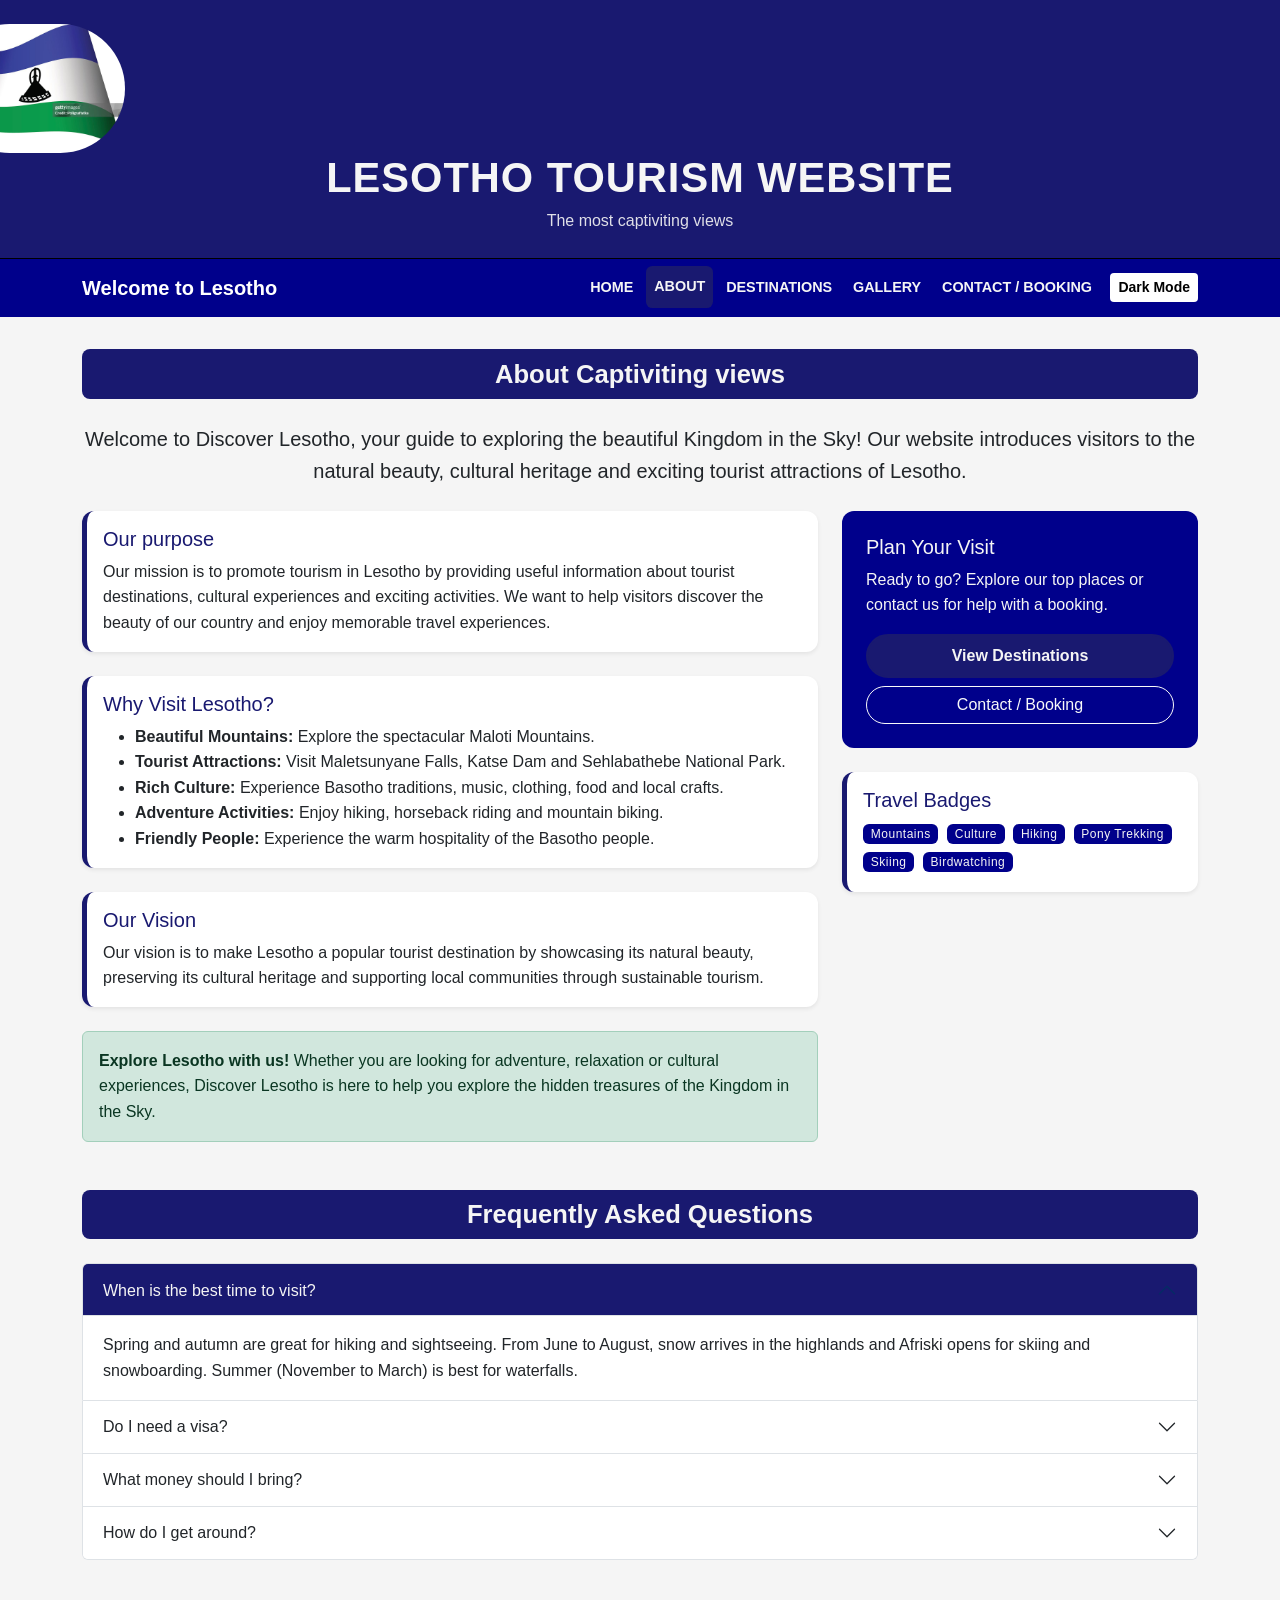
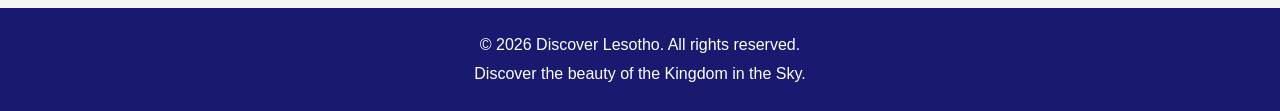
==== about.html @ c0d591e9 "Add files via upload" ====
<!DOCTYPE html>
<html lang="en" data-bs-theme="light">
<head>
  <meta charset="UTF-8">
  <meta name="viewport" content="width=device-width, initial-scale=1">
  <meta name="description" content="About Discover Lesotho: our mission, vision and answers to common travel questions.">
  <title>About | Lesotho Tourism</title>
  <link href="https://cdn.jsdelivr.net/npm/bootstrap@5.3.3/dist/css/bootstrap.min.css" rel="stylesheet">
  <link rel="stylesheet" href="style.css">
</head>
<body>

  <header class="site-header">
    <div class="logo-container">
      <img src="logo.jpg"alt="Tourism Logo" class="img-fluid">
    </div>
    <h1>Lesotho Tourism Website</h1>
    <p>The most captiviting views</p>
  </header>

  <nav class="navbar navbar-expand-md navbar-dark" aria-label="Main navigation">
    <div class="container">
      <a class="navbar-brand" href="index.html">Welcome to Lesotho</a>
      <button class="navbar-toggler" type="button" data-bs-toggle="collapse" data-bs-target="#mainMenu" aria-controls="mainMenu" aria-expanded="false" aria-label="Toggle navigation">
        <span class="navbar-toggler-icon"></span>
      </button>
      <div class="collapse navbar-collapse" id="mainMenu">
        <ul class="navbar-nav ms-auto align-items-md-center">
          <li class="nav-item"><a class="nav-link" href="index.html">Home</a></li>
          <li class="nav-item"><a class="nav-link" href="about.html">About</a></li>
          <li class="nav-item"><a class="nav-link" href="destinations.html">Destinations</a></li>
          <li class="nav-item"><a class="nav-link" href="gallery.html">Gallery</a></li>
          <li class="nav-item"><a class="nav-link" href="contact.html">Contact / Booking</a></li>
          <li class="nav-item ms-md-2"><button type="button" id="themeBtn" class="btn btn-sm btn-theme">Dark Mode</button></li>
        </ul>
      </div>
    </div>
  </nav>

  <main class="container">
    <h2 class="section-title">About Captiviting views</h2>
    <p class="lead text-center mb-4">Welcome to Discover Lesotho, your guide to exploring the beautiful Kingdom in the Sky! Our website introduces visitors to the natural beauty, cultural heritage and exciting tourist attractions of Lesotho.</p>

    <div class="row g-4">
    
      <div class="col-12 col-lg-8">
        <article class="card shadow-sm mb-4">
          <div class="card-body">
            <h3 class="h5 card-title">Our purpose</h3>
            <p class="card-text mb-0">Our mission is to promote tourism in Lesotho by providing useful information about tourist destinations, cultural experiences and exciting activities. We want to help visitors discover the beauty of our country and enjoy memorable travel experiences.</p>
          </div>
        </article>

        <article class="card shadow-sm mb-4">
          <div class="card-body">
            <h3 class="h5 card-title">Why Visit Lesotho?</h3>
            <ul class="mb-0">
              <li><strong>Beautiful Mountains:</strong> Explore the spectacular Maloti Mountains.</li>
              <li><strong>Tourist Attractions:</strong> Visit Maletsunyane Falls, Katse Dam and Sehlabathebe National Park.</li>
              <li><strong>Rich Culture:</strong> Experience Basotho traditions, music, clothing, food and local crafts.</li>
              <li><strong>Adventure Activities:</strong> Enjoy hiking, horseback riding and mountain biking.</li>
              <li><strong>Friendly People:</strong> Experience the warm hospitality of the Basotho people.</li>
            </ul>
          </div>
        </article>

        <article class="card shadow-sm mb-4">
          <div class="card-body">
            <h3 class="h5 card-title">Our Vision</h3>
            <p class="card-text mb-0">Our vision is to make Lesotho a popular tourist destination by showcasing its natural beauty, preserving its cultural heritage and supporting local communities through sustainable tourism.</p>
          </div>
        </article>

  
        <div class="alert alert-success d-flex align-items-center" role="alert">
          <span><strong>Explore Lesotho with us!</strong> Whether you are looking for adventure, relaxation or cultural experiences, Discover Lesotho is here to help you explore the hidden treasures of the Kingdom in the Sky.</span>
        </div>
      </div>

      
      <aside class="col-12 col-lg-4">
        <div class="fact-box mb-4">
          <h2 class="h5">Plan Your Visit</h2>
          <p>Ready to go? Explore our top places or contact us for help with a booking.</p>
          <div class="d-grid gap-2">
            <a href="destinations.html" class="btn btn-lesotho">View Destinations</a>
            <a href="contact.html" class="btn btn-outline-light rounded-pill">Contact / Booking</a>
          </div>
        </div>
        <div class="card shadow-sm">
          <div class="card-body">
            <h2 class="h5 card-title">Travel Badges</h2>
            <span class="badge badge-cat me-1 mb-1">Mountains</span>
            <span class="badge badge-cat me-1 mb-1">Culture</span>
            <span class="badge badge-cat me-1 mb-1">Hiking</span>
            <span class="badge badge-cat me-1 mb-1">Pony Trekking</span>
            <span class="badge badge-cat me-1 mb-1">Skiing</span>
            <span class="badge badge-cat me-1 mb-1">Birdwatching</span>
          </div>
        </div>
      </aside>
    </div>

  
    <section aria-labelledby="faqTitle">
      <h2 class="section-title" id="faqTitle">Frequently Asked Questions</h2>
      <div class="accordion mb-4" id="faqAccordion">
        <div class="accordion-item">
          <h3 class="accordion-header">
            <button class="accordion-button" type="button" data-bs-toggle="collapse" data-bs-target="#faq1" aria-expanded="true" aria-controls="faq1">When is the best time to visit?</button>
          </h3>
          <div id="faq1" class="accordion-collapse collapse show" data-bs-parent="#faqAccordion">
            <div class="accordion-body">Spring and autumn are great for hiking and sightseeing. From June to August, snow arrives in the highlands and Afriski opens for skiing and snowboarding. Summer (November to March) is best for waterfalls.</div>
          </div>
        </div>
        <div class="accordion-item">
          <h3 class="accordion-header">
            <button class="accordion-button collapsed" type="button" data-bs-toggle="collapse" data-bs-target="#faq2" aria-expanded="false" aria-controls="faq2">Do I need a visa?</button>
          </h3>
          <div id="faq2" class="accordion-collapse collapse" data-bs-parent="#faqAccordion">
            <div class="accordion-body">Visa rules depend on your passport. Many visitors can enter for short stays without a visa, but please check the requirements for your nationality before you travel and always carry your passport.</div>
          </div>
        </div>
        <div class="accordion-item">
          <h3 class="accordion-header">
            <button class="accordion-button collapsed" type="button" data-bs-toggle="collapse" data-bs-target="#faq3" aria-expanded="false" aria-controls="faq3">What money should I bring?</button>
          </h3>
          <div id="faq3" class="accordion-collapse collapse" data-bs-parent="#faqAccordion">
            <div class="accordion-body">The local currency is the Loti (M), which is pegged to the South African rand. Rand is widely accepted, but carry some Loti for rural areas, where card machines can be scarce.</div>
          </div>
        </div>
        <div class="accordion-item">
          <h3 class="accordion-header">
            <button class="accordion-button collapsed" type="button" data-bs-toggle="collapse" data-bs-target="#faq4" aria-expanded="false" aria-controls="faq4">How do I get around?</button>
          </h3>
          <div id="faq4" class="accordion-collapse collapse" data-bs-parent="#faqAccordion">
            <div class="accordion-body">Main roads between towns are paved, but mountain roads can be rough and weather changes quickly. For places like Sani Pass, use a guide or a 4x4 and pack warm clothes.</div>
          </div>
        </div>
      </div>
    </section>
  </main>

  <footer class="site-footer">
    <p class="mb-1">&copy; 2026 Discover Lesotho. All rights reserved.</p>
    <p class="mb-0">Discover the beauty of the Kingdom in the Sky.</p>
  </footer>

  <script src="https://cdn.jsdelivr.net/npm/bootstrap@5.3.3/dist/js/bootstrap.bundle.min.js"></script>
  <script src="script.js"></script>
</body>
</html>
---- style.css ----
.logo-container img{
    width:180px;
    height:auto;
    margin-left:-1210px;
    border-radius:100px;
    
}

body {
  font-family: "Segoe UI", Arial, sans-serif;
  background: whitesmoke;
  line-height: 1.6;
  transition: background 0.3s, color 0.3s;
}
html[data-bs-theme="dark"] body { background: black; }
h1, h2, h3, h4 { font-weight: 700; }
a { transition: color 0.2s; }

.section-title {
  background:midnightblue;
  color:whitesmoke;
  text-align: center;
  padding: 9.6px 16px;
  border-radius: 8px;
  margin: 32px 0 24px;
  font-size: 25.6px;
}

.site-header {
  background: midnightblue;
  color:whitesmoke;
  text-align: center;
  padding: 24px 16px;
  border-bottom: 1px solid black;
}
.site-header h1 {
  margin: 0;
  font-size: clamp(24px, 4vw, 41.6px);
  letter-spacing: 1px;
  text-transform: uppercase;
}
.site-header p { margin: 4.8px 0 0; opacity: 0.9; }

.navbar { background: darkblue; }
.navbar .navbar-brand { color: white; font-weight: 700; }
.navbar .nav-link {
  color:whitesmoke;
  font-weight: 600;
  text-transform: uppercase;
  font-size: 14.4px;
  padding: 9.6px 16px;
  margin: 0 2.4px;
  border-radius: 6.4px;
  transition: background 0.25s, transform 0.25s;
}
.navbar .nav-link:hover,
.navbar .nav-link.active {
  color:whitesmoke;
  background:midnightblue;
  transform: translateY(-1px);
}
.btn-theme {
  background:white;
  color:black;
  border: 0;
  font-weight: 600;
  transition: background 0.25s, transform 0.25s;
}
.btn-theme:hover { background:whitesmoke; transform: scale(1.05); }


.btn-lesotho {
  background:midnightblue;
  border: 2px solid midnightblue;
  color:whitesmoke;
  font-weight: 600;
  border-radius: 32px;
  padding: 8px 22.4px;
  transition: background 0.25s, transform 0.25s, box-shadow 0.25s;
}
.btn-lesotho:hover {
  background:whitesmoke;
  border-color:midnightblue;
  color:black;
  transform: translateY(-2px);
}
.btn-outline-lesotho {
  border: 2px solid midnightblue;
  color:black;
  background: transparent;
  font-weight: 600;
  border-radius: 32px;
  padding: 6.4px 19.2px;
  transition: all 0.25s;
}
.btn-outline-lesotho:hover,
.btn-outline-lesotho.active {
  background: midnightblue;
  color: whitesmoke;
}

.card {
  border: 0;
  border-left: 5px solid midnightblue;
  border-radius: 12px;
  overflow: hidden;
  transition: transform 0.3s, box-shadow 0.3s;
}

.card:hover {
  transform: translateY(-6px);
  box-shadow: 0 12px 24px black !important;
}
.card-img-top { 
  transition: transform 0.4s; 
}
.card:hover .card-img-top {
   transform: scale(1.04); 
  }
.dest-card img,
.feature-card img {
   height: 220px;
    object-fit: cover;
   }
.card-title {
   color:midnightblue; }

.badge-cat {
  background: darkblue;
  color:whitesmoke;
  font-weight: 500;
  letter-spacing: 0.5px;
}
.fact-box {
  background: darkblue;
  color:whitesmoke;
  border-radius: 12px;
  padding: 24px;
}
.fact-box h2 { color:whitesmoke; }
.accordion-button:not(.collapsed) {
  background:midnightblue;
  color:whitesmoke;
}
.table thead { background:navy; color:whitesmoke; }


.hero .carousel-item img {
  height: 70vh;
  min-height: 360px;
  object-fit: cover;
}
.hero .carousel-item::after {
  content: "";
  position: absolute;
  inset: 0;
  background: linear-gradient(to bottom, transparent, transparent);
}
.hero .carousel-caption {
  z-index: 2;
  top: 50%;
  bottom: auto;
  transform: translateY(-50%);
}
.hero .carousel-caption h2 {
  font-size: clamp(28.8px, 5vw, 51.2px);
  text-shadow: 0 3px 8px black;
  text-transform: uppercase;
}
.hero .carousel-caption p {
  font-size: clamp(16px, 2.2vw, 20.8px);
  text-shadow: 0 2px 6px black;
}
.hero .carousel-control-prev,
.hero .carousel-control-next { z-index: 3; }
.hero .carousel-indicators { z-index: 3; }


.gallery-img {
  width: 100%;
  height: 250px;
  object-fit: cover;
  cursor: pointer;
  display: block;
}
.gallery-card figcaption {
  background:midnightblue;
  color:whitesmoke;
  text-align: center;
  font-weight: 600;
  padding: 8px;
}
.gallery-card { margin: 0;
 }
#lightboxImg {
   max-height: 70vh; 
  object-fit: contain; 
}


.form-card { 
  border-left: 5px solid midnightblue;
 }
.form-label { font-weight: 600; }
.form-control:focus,
.form-select:focus {
  border-color:midnightblue;

}
.total-box {
  background:midnightblue;
  color:whitesmoke;
  border-radius: 8px;
  padding: 12px 16px;
  font-size: 19.2px;
  font-weight: 700;
}


.site-footer {
  background:midnightblue;
  color:white;
  text-align: center;
  padding: 24px 16px;
  margin-top: 48px;
}
.site-footer a { color:whitesmoke; }


@media (max-width: 767.98px) {
  .hero .carousel-item img { height: 55vh; }
  .section-title { font-size: 20.8px; }
  .navbar .nav-link { margin: 1.6px 0; }
}
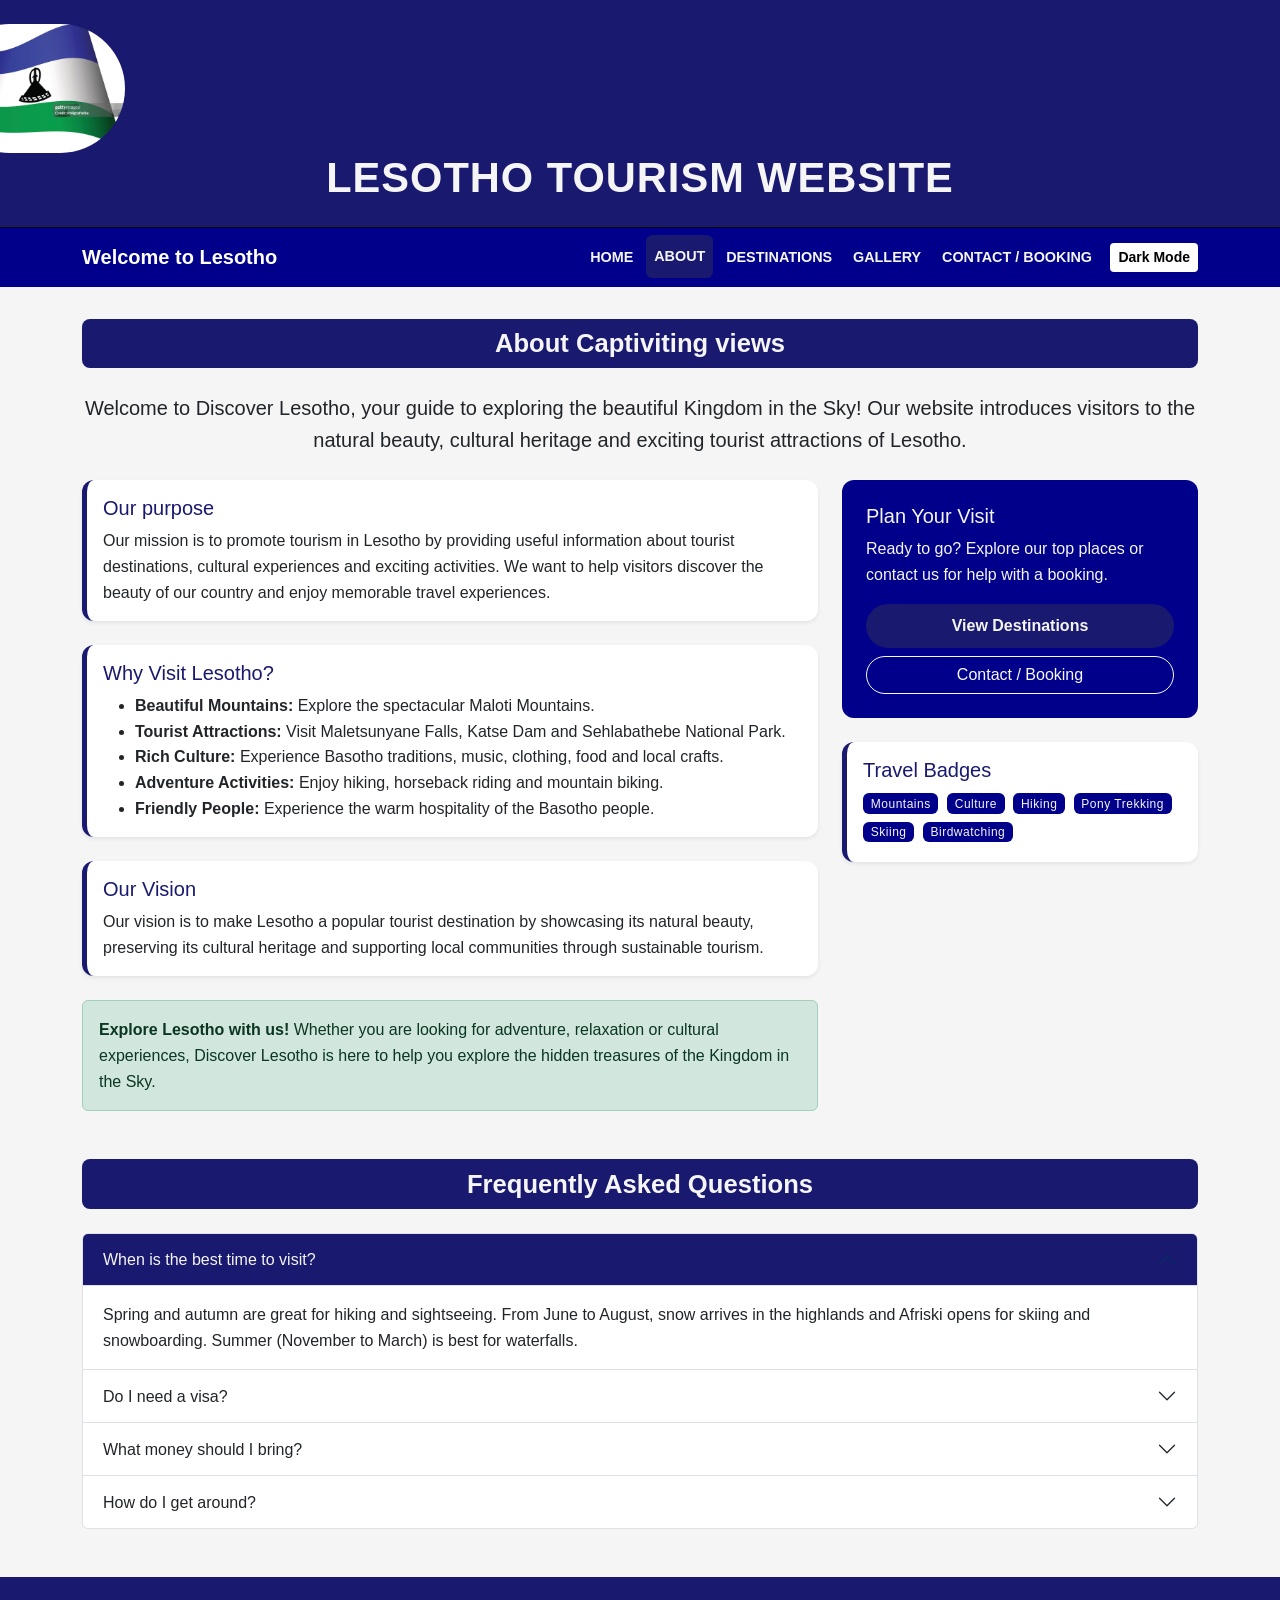
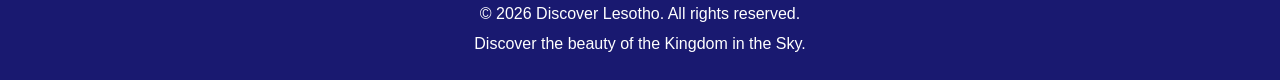
==== commit 7b4cced8: "Refactor about.html structure and comments" ====
--- a/about.html
+++ b/about.html
@@ -1,152 +1,396 @@
+
 <!DOCTYPE html>
 <html lang="en" data-bs-theme="light">
+
 <head>
-  <meta charset="UTF-8">
-  <meta name="viewport" content="width=device-width, initial-scale=1">
-  <meta name="description" content="About Discover Lesotho: our mission, vision and answers to common travel questions.">
-  <title>About | Lesotho Tourism</title>
-  <link href="https://cdn.jsdelivr.net/npm/bootstrap@5.3.3/dist/css/bootstrap.min.css" rel="stylesheet">
-  <link rel="stylesheet" href="style.css">
+    <meta charset="UTF-8">
+    <meta name="viewport" content="width=device-width, initial-scale=1">
+
+    <meta name="description" content="About Discover Lesotho: our mission, vision and answers to common travel questions.">
+
+    <title>About | Lesotho Tourism</title>
+
+    <!-- Bootstrap CSS -->
+    <link href="https://cdn.jsdelivr.net/npm/bootstrap@5.3.3/dist/css/bootstrap.min.css" rel="stylesheet">
+
+    <!-- External CSS -->
+    <link rel="stylesheet" href="style.css">
 </head>
+
 <body>
 
-  <header class="site-header">
-    <div class="logo-container">
-      <img src="logo.jpg"alt="Tourism Logo" class="img-fluid">
-    </div>
-    <h1>Lesotho Tourism Website</h1>
-    <p>The most captiviting views</p>
-  </header>
-
-  <nav class="navbar navbar-expand-md navbar-dark" aria-label="Main navigation">
-    <div class="container">
-      <a class="navbar-brand" href="index.html">Welcome to Lesotho</a>
-      <button class="navbar-toggler" type="button" data-bs-toggle="collapse" data-bs-target="#mainMenu" aria-controls="mainMenu" aria-expanded="false" aria-label="Toggle navigation">
-        <span class="navbar-toggler-icon"></span>
-      </button>
-      <div class="collapse navbar-collapse" id="mainMenu">
-        <ul class="navbar-nav ms-auto align-items-md-center">
-          <li class="nav-item"><a class="nav-link" href="index.html">Home</a></li>
-          <li class="nav-item"><a class="nav-link" href="about.html">About</a></li>
-          <li class="nav-item"><a class="nav-link" href="destinations.html">Destinations</a></li>
-          <li class="nav-item"><a class="nav-link" href="gallery.html">Gallery</a></li>
-          <li class="nav-item"><a class="nav-link" href="contact.html">Contact / Booking</a></li>
-          <li class="nav-item ms-md-2"><button type="button" id="themeBtn" class="btn btn-sm btn-theme">Dark Mode</button></li>
-        </ul>
-      </div>
-    </div>
-  </nav>
-
-  <main class="container">
-    <h2 class="section-title">About Captiviting views</h2>
-    <p class="lead text-center mb-4">Welcome to Discover Lesotho, your guide to exploring the beautiful Kingdom in the Sky! Our website introduces visitors to the natural beauty, cultural heritage and exciting tourist attractions of Lesotho.</p>
-
-    <div class="row g-4">
+    <!-- Website Header -->
+    <header class="site-header">
+
+        <div class="logo-container">
+            <img src="logo.jpg" alt="Tourism Logo" class="img-fluid">
+        </div>
+
+        <h1>Lesotho Tourism Website</h1>
+
+    </header>
+
+    <!-- Navigation Bar -->
+    <nav class="navbar navbar-expand-md navbar-dark" aria-label="Main navigation">
+
+        <div class="container">
+
+            <a class="navbar-brand" href="index.html">
+                Welcome to Lesotho
+            </a>
+
+            <button class="navbar-toggler" type="button"
+                data-bs-toggle="collapse"
+                data-bs-target="#mainMenu"
+                aria-controls="mainMenu"
+                aria-expanded="false"
+                aria-label="Toggle navigation">
+
+                <span class="navbar-toggler-icon"></span>
+
+            </button>
+
+            <div class="collapse navbar-collapse" id="mainMenu">
+
+                <ul class="navbar-nav ms-auto align-items-md-center">
+
+                    <li class="nav-item">
+                        <a class="nav-link" href="index.html">Home</a>
+                    </li>
+
+                    <li class="nav-item">
+                        <a class="nav-link" href="about.html">About</a>
+                    </li>
+
+                    <li class="nav-item">
+                        <a class="nav-link" href="destinations.html">Destinations</a>
+                    </li>
+
+                    <li class="nav-item">
+                        <a class="nav-link" href="gallery.html">Gallery</a>
+                    </li>
+
+                    <li class="nav-item">
+                        <a class="nav-link" href="contact.html">Contact / Booking</a>
+                    </li>
+
+                    <li class="nav-item ms-md-2">
+                        <button type="button" id="themeBtn" class="btn btn-sm btn-theme">
+                            Dark Mode
+                        </button>
+                    </li>
+
+                </ul>
+
+            </div>
+        </div>
+    </nav>
+
+    <!-- Main Content -->
+    <main class="container">
+
+        <h2 class="section-title">About Captiviting views</h2>
+
+        <p class="lead text-center mb-4">
+            Welcome to Discover Lesotho, your guide to exploring the beautiful Kingdom in the Sky!
+            Our website introduces visitors to the natural beauty, cultural heritage and exciting
+            tourist attractions of Lesotho.
+        </p>
+
+        <div class="row g-4">
+
+        
+            <div class="col-12 col-lg-8">
+
+            
+                <article class="card shadow-sm mb-4">
+
+                    <div class="card-body">
+
+                        <h3 class="h5 card-title">Our purpose</h3>
+
+                        <p class="card-text mb-0">
+                            Our mission is to promote tourism in Lesotho by providing useful
+                            information about tourist destinations, cultural experiences and
+                            exciting activities. We want to help visitors discover the beauty
+                            of our country and enjoy memorable travel experiences.
+                        </p>
+
+                    </div>
+                </article>
+
+                
+                <article class="card shadow-sm mb-4">
+
+                    <div class="card-body">
+
+                        <h3 class="h5 card-title">Why Visit Lesotho?</h3>
+
+                        <ul class="mb-0">
+
+                            <li>
+                                <strong>Beautiful Mountains:</strong>
+                                Explore the spectacular Maloti Mountains.
+                            </li>
+
+                            <li>
+                                <strong>Tourist Attractions:</strong>
+                                Visit Maletsunyane Falls, Katse Dam and Sehlabathebe National Park.
+                            </li>
+
+                            <li>
+                                <strong>Rich Culture:</strong>
+                                Experience Basotho traditions, music, clothing, food and local crafts.
+                            </li>
+
+                            <li>
+                                <strong>Adventure Activities:</strong>
+                                Enjoy hiking, horseback riding and mountain biking.
+                            </li>
+
+                            <li>
+                                <strong>Friendly People:</strong>
+                                Experience the warm hospitality of the Basotho people.
+                            </li>
+
+                        </ul>
+
+                    </div>
+                </article>
+
+            
+                <article class="card shadow-sm mb-4">
+
+                    <div class="card-body">
+
+                        <h3 class="h5 card-title">Our Vision</h3>
+
+                        <p class="card-text mb-0">
+                            Our vision is to make Lesotho a popular tourist destination by
+                            showcasing its natural beauty, preserving its cultural heritage
+                            and supporting local communities through sustainable tourism.
+                        </p>
+
+                    </div>
+                </article>
+
+                
+                <div class="alert alert-success d-flex align-items-center" role="alert">
+
+                    <span>
+                        <strong>Explore Lesotho with us!</strong>
+                        Whether you are looking for adventure, relaxation or cultural
+                        experiences, Discover Lesotho is here to help you explore the
+                        hidden treasures of the Kingdom in the Sky.
+                    </span>
+
+                </div>
+
+            </div>
+
+        
+            <aside class="col-12 col-lg-4">
+
+                <!-- Plan Your Visit -->
+                <div class="fact-box mb-4">
+
+                    <h2 class="h5">Plan Your Visit</h2>
+
+                    <p>
+                        Ready to go? Explore our top places or contact us for help
+                        with a booking.
+                    </p>
+
+                    <div class="d-grid gap-2">
+
+                        <a href="destinations.html" class="btn btn-lesotho">
+                            View Destinations
+                        </a>
+
+                        <a href="contact.html" class="btn btn-outline-light rounded-pill">
+                            Contact / Booking
+                        </a>
+
+                    </div>
+
+                </div>
+
+        
+                <div class="card shadow-sm">
+
+                    <div class="card-body">
+
+                        <h2 class="h5 card-title">Travel Badges</h2>
+
+                        <span class="badge badge-cat me-1 mb-1">Mountains</span>
+                        <span class="badge badge-cat me-1 mb-1">Culture</span>
+                        <span class="badge badge-cat me-1 mb-1">Hiking</span>
+                        <span class="badge badge-cat me-1 mb-1">Pony Trekking</span>
+                        <span class="badge badge-cat me-1 mb-1">Skiing</span>
+                        <span class="badge badge-cat me-1 mb-1">Birdwatching</span>
+
+                    </div>
+                </div>
+
+            </aside>
+
+        </div>
+
     
-      <div class="col-12 col-lg-8">
-        <article class="card shadow-sm mb-4">
-          <div class="card-body">
-            <h3 class="h5 card-title">Our purpose</h3>
-            <p class="card-text mb-0">Our mission is to promote tourism in Lesotho by providing useful information about tourist destinations, cultural experiences and exciting activities. We want to help visitors discover the beauty of our country and enjoy memorable travel experiences.</p>
-          </div>
-        </article>
-
-        <article class="card shadow-sm mb-4">
-          <div class="card-body">
-            <h3 class="h5 card-title">Why Visit Lesotho?</h3>
-            <ul class="mb-0">
-              <li><strong>Beautiful Mountains:</strong> Explore the spectacular Maloti Mountains.</li>
-              <li><strong>Tourist Attractions:</strong> Visit Maletsunyane Falls, Katse Dam and Sehlabathebe National Park.</li>
-              <li><strong>Rich Culture:</strong> Experience Basotho traditions, music, clothing, food and local crafts.</li>
-              <li><strong>Adventure Activities:</strong> Enjoy hiking, horseback riding and mountain biking.</li>
-              <li><strong>Friendly People:</strong> Experience the warm hospitality of the Basotho people.</li>
-            </ul>
-          </div>
-        </article>
-
-        <article class="card shadow-sm mb-4">
-          <div class="card-body">
-            <h3 class="h5 card-title">Our Vision</h3>
-            <p class="card-text mb-0">Our vision is to make Lesotho a popular tourist destination by showcasing its natural beauty, preserving its cultural heritage and supporting local communities through sustainable tourism.</p>
-          </div>
-        </article>
-
-  
-        <div class="alert alert-success d-flex align-items-center" role="alert">
-          <span><strong>Explore Lesotho with us!</strong> Whether you are looking for adventure, relaxation or cultural experiences, Discover Lesotho is here to help you explore the hidden treasures of the Kingdom in the Sky.</span>
-        </div>
-      </div>
-
-      
-      <aside class="col-12 col-lg-4">
-        <div class="fact-box mb-4">
-          <h2 class="h5">Plan Your Visit</h2>
-          <p>Ready to go? Explore our top places or contact us for help with a booking.</p>
-          <div class="d-grid gap-2">
-            <a href="destinations.html" class="btn btn-lesotho">View Destinations</a>
-            <a href="contact.html" class="btn btn-outline-light rounded-pill">Contact / Booking</a>
-          </div>
-        </div>
-        <div class="card shadow-sm">
-          <div class="card-body">
-            <h2 class="h5 card-title">Travel Badges</h2>
-            <span class="badge badge-cat me-1 mb-1">Mountains</span>
-            <span class="badge badge-cat me-1 mb-1">Culture</span>
-            <span class="badge badge-cat me-1 mb-1">Hiking</span>
-            <span class="badge badge-cat me-1 mb-1">Pony Trekking</span>
-            <span class="badge badge-cat me-1 mb-1">Skiing</span>
-            <span class="badge badge-cat me-1 mb-1">Birdwatching</span>
-          </div>
-        </div>
-      </aside>
-    </div>
-
-  
-    <section aria-labelledby="faqTitle">
-      <h2 class="section-title" id="faqTitle">Frequently Asked Questions</h2>
-      <div class="accordion mb-4" id="faqAccordion">
-        <div class="accordion-item">
-          <h3 class="accordion-header">
-            <button class="accordion-button" type="button" data-bs-toggle="collapse" data-bs-target="#faq1" aria-expanded="true" aria-controls="faq1">When is the best time to visit?</button>
-          </h3>
-          <div id="faq1" class="accordion-collapse collapse show" data-bs-parent="#faqAccordion">
-            <div class="accordion-body">Spring and autumn are great for hiking and sightseeing. From June to August, snow arrives in the highlands and Afriski opens for skiing and snowboarding. Summer (November to March) is best for waterfalls.</div>
-          </div>
-        </div>
-        <div class="accordion-item">
-          <h3 class="accordion-header">
-            <button class="accordion-button collapsed" type="button" data-bs-toggle="collapse" data-bs-target="#faq2" aria-expanded="false" aria-controls="faq2">Do I need a visa?</button>
-          </h3>
-          <div id="faq2" class="accordion-collapse collapse" data-bs-parent="#faqAccordion">
-            <div class="accordion-body">Visa rules depend on your passport. Many visitors can enter for short stays without a visa, but please check the requirements for your nationality before you travel and always carry your passport.</div>
-          </div>
-        </div>
-        <div class="accordion-item">
-          <h3 class="accordion-header">
-            <button class="accordion-button collapsed" type="button" data-bs-toggle="collapse" data-bs-target="#faq3" aria-expanded="false" aria-controls="faq3">What money should I bring?</button>
-          </h3>
-          <div id="faq3" class="accordion-collapse collapse" data-bs-parent="#faqAccordion">
-            <div class="accordion-body">The local currency is the Loti (M), which is pegged to the South African rand. Rand is widely accepted, but carry some Loti for rural areas, where card machines can be scarce.</div>
-          </div>
-        </div>
-        <div class="accordion-item">
-          <h3 class="accordion-header">
-            <button class="accordion-button collapsed" type="button" data-bs-toggle="collapse" data-bs-target="#faq4" aria-expanded="false" aria-controls="faq4">How do I get around?</button>
-          </h3>
-          <div id="faq4" class="accordion-collapse collapse" data-bs-parent="#faqAccordion">
-            <div class="accordion-body">Main roads between towns are paved, but mountain roads can be rough and weather changes quickly. For places like Sani Pass, use a guide or a 4x4 and pack warm clothes.</div>
-          </div>
-        </div>
-      </div>
-    </section>
-  </main>
-
-  <footer class="site-footer">
-    <p class="mb-1">&copy; 2026 Discover Lesotho. All rights reserved.</p>
-    <p class="mb-0">Discover the beauty of the Kingdom in the Sky.</p>
-  </footer>
-
-  <script src="https://cdn.jsdelivr.net/npm/bootstrap@5.3.3/dist/js/bootstrap.bundle.min.js"></script>
-  <script src="script.js"></script>
+        <section aria-labelledby="faqTitle">
+
+            <h2 class="section-title" id="faqTitle">
+                Frequently Asked Questions
+            </h2>
+
+            <div class="accordion mb-4" id="faqAccordion">
+
+                <!-- Question 1 -->
+                <div class="accordion-item">
+
+                    <h3 class="accordion-header">
+
+                        <button class="accordion-button" type="button"
+                            data-bs-toggle="collapse"
+                            data-bs-target="#faq1"
+                            aria-expanded="true"
+                            aria-controls="faq1">
+
+                            When is the best time to visit?
+
+                        </button>
+
+                    </h3>
+
+                    <div id="faq1"
+                        class="accordion-collapse collapse show"
+                        data-bs-parent="#faqAccordion">
+
+                        <div class="accordion-body">
+                            Spring and autumn are great for hiking and sightseeing.
+                            From June to August, snow arrives in the highlands and
+                            Afriski opens for skiing and snowboarding. Summer
+                            (November to March) is best for waterfalls.
+                        </div>
+
+                    </div>
+                </div>
+
+                <!-- Question 2 -->
+                <div class="accordion-item">
+
+                    <h3 class="accordion-header">
+
+                        <button class="accordion-button collapsed" type="button"
+                            data-bs-toggle="collapse"
+                            data-bs-target="#faq2"
+                            aria-expanded="false"
+                            aria-controls="faq2">
+
+                            Do I need a visa?
+
+                        </button>
+
+                    </h3>
+
+                    <div id="faq2"
+                        class="accordion-collapse collapse"
+                        data-bs-parent="#faqAccordion">
+
+                        <div class="accordion-body">
+                            Visa rules depend on your passport. Many visitors can enter
+                            for short stays without a visa, but please check the
+                            requirements for your nationality before you travel and
+                            always carry your passport.
+                        </div>
+
+                    </div>
+                </div>
+
+                <!-- Question 3 -->
+                <div class="accordion-item">
+
+                    <h3 class="accordion-header">
+
+                        <button class="accordion-button collapsed" type="button"
+                            data-bs-toggle="collapse"
+                            data-bs-target="#faq3"
+                            aria-expanded="false"
+                            aria-controls="faq3">
+
+                            What money should I bring?
+
+                        </button>
+
+                    </h3>
+
+                    <div id="faq3"
+                        class="accordion-collapse collapse"
+                        data-bs-parent="#faqAccordion">
+
+                        <div class="accordion-body">
+                            The local currency is the Loti (M), which is pegged to
+                            the South African rand. Rand is widely accepted, but
+                            carry some Loti for rural areas, where card machines
+                            can be scarce.
+                        </div>
+
+                    </div>
+                </div>
+
+                <!-- Question 4 -->
+                <div class="accordion-item">
+
+                    <h3 class="accordion-header">
+
+                        <button class="accordion-button collapsed" type="button"
+                            data-bs-toggle="collapse"
+                            data-bs-target="#faq4"
+                            aria-expanded="false"
+                            aria-controls="faq4">
+
+                            How do I get around?
+
+                        </button>
+
+                    </h3>
+
+                    <div id="faq4"
+                        class="accordion-collapse collapse"
+                        data-bs-parent="#faqAccordion">
+
+                        <div class="accordion-body">
+                            Main roads between towns are paved, but mountain roads
+                            can be rough and weather changes quickly. For places
+                            like Sani Pass, use a guide or a 4x4 and pack warm clothes.
+                        </div>
+
+                    </div>
+                </div>
+
+            </div>
+        </section>
+
+    </main>
+
+
+    <footer class="site-footer">
+
+        <p class="mb-1">
+            &copy; 2026 Discover Lesotho. All rights reserved.
+        </p>
+
+        <p class="mb-0">
+            Discover the beauty of the Kingdom in the Sky.
+        </p>
+
+    </footer>
+
+
+    <script src="https://cdn.jsdelivr.net/npm/bootstrap@5.3.3/dist/js/bootstrap.bundle.min.js"></script>
+
+    
+    <script src="script.js"></script>
+
 </body>
 </html>
